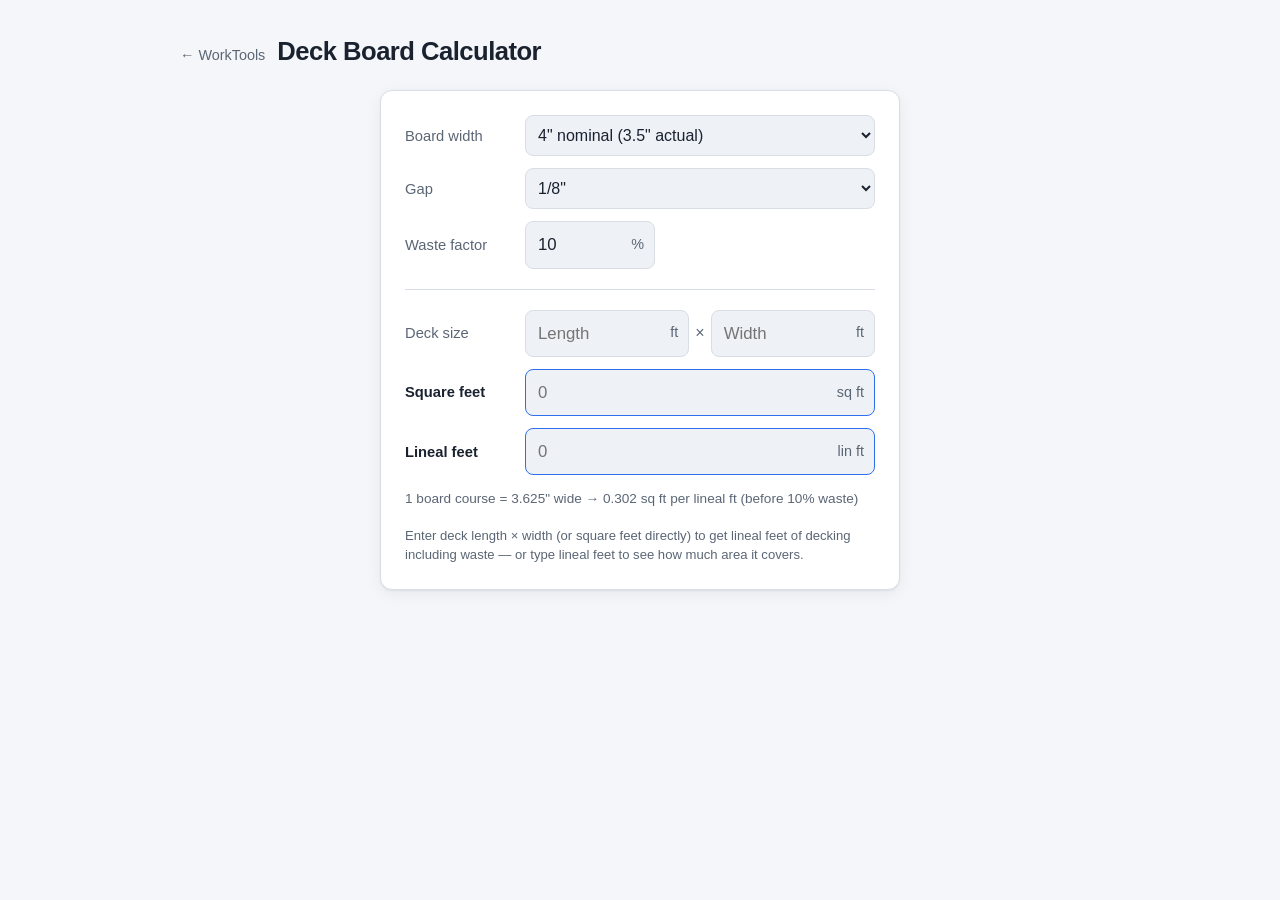
==== tools/deck-boards/index.html @ a0d3c7ae "Add files via upload" ====
<!DOCTYPE html>
<html lang="en">
<head>
  <meta charset="UTF-8">
  <meta name="viewport" content="width=device-width, initial-scale=1.0">
  <title>Deck Board Calculator — WorkTools</title>
  <link rel="stylesheet" href="../../assets/style.css">
  <link rel="icon" href="data:image/svg+xml,<svg xmlns=%22http://www.w3.org/2000/svg%22 viewBox=%220 0 100 100%22><text y=%22.9em%22 font-size=%2290%22>🪵</text></svg>">
  <style>
    .calc-panel {
      max-width: 520px;
      margin: 0 auto;
    }

    .field-row {
      display: grid;
      grid-template-columns: 110px 1fr;
      align-items: center;
      gap: 10px;
      margin-bottom: 12px;
    }

    .field-row label {
      font-size: 0.92rem;
      color: var(--text-muted);
    }

    .field-row .controls {
      display: flex;
      gap: 8px;
      align-items: center;
      min-width: 0;
    }

    .field-row select {
      flex: 1;
      min-width: 0;
      font: inherit;
      padding: 10px 8px;
      border: 1px solid var(--border);
      border-radius: 8px;
      background: var(--surface-2);
      color: var(--text);
    }

    .input-group {
      display: flex;
      align-items: center;
      background: var(--surface-2);
      border: 1px solid var(--border);
      border-radius: 8px;
      overflow: hidden;
      flex: 1;
      min-width: 0;
    }

    .input-group:focus-within {
      border-color: var(--accent);
    }

    .input-group .affix {
      padding: 0 10px;
      color: var(--text-muted);
      font-size: 0.9rem;
      user-select: none;
      white-space: nowrap;
    }

    .input-group input {
      flex: 1;
      min-width: 0;
      width: 100%;
      border: none;
      background: transparent;
      color: var(--text);
      font: inherit;
      font-size: 1.05rem;
      padding: 10px 12px;
      outline: none;
      -moz-appearance: textfield;
      appearance: textfield;
    }

    .input-group input::-webkit-outer-spin-button,
    .input-group input::-webkit-inner-spin-button {
      -webkit-appearance: none;
    }

    .input-group.narrow {
      flex: 0 0 130px;
    }

    .input-group.hidden {
      display: none;
    }

    .dims .controls {
      gap: 6px;
    }

    .dims .times {
      color: var(--text-muted);
      user-select: none;
    }

    .section-divider {
      border: none;
      border-top: 1px solid var(--border);
      margin: 20px 0;
    }

    .field-row.primary label {
      color: var(--text);
      font-weight: 600;
    }

    .field-row.primary .input-group {
      border-color: var(--accent);
    }

    .coverage-note {
      color: var(--text-muted);
      font-size: 0.85rem;
      margin: 14px 0 0;
      font-variant-numeric: tabular-nums;
    }

    .hint {
      color: var(--text-muted);
      font-size: 0.82rem;
      margin: 16px 0 0;
    }
  </style>
</head>
<body>
  <div class="wrap">
    <header class="site-header">
      <a class="back-link" href="../../">&larr; WorkTools</a>
      <h1 class="site-title">Deck Board Calculator</h1>
    </header>

    <main class="panel calc-panel">
      <div class="field-row">
        <label for="boardWidth">Board width</label>
        <div class="controls">
          <select id="boardWidth">
            <option value="3.5">4&quot; nominal (3.5&quot; actual)</option>
            <option value="5.5">6&quot; nominal (5.5&quot; actual)</option>
            <option value="custom">Custom&hellip;</option>
          </select>
          <div class="input-group narrow hidden" id="customWidthGroup">
            <input type="number" id="customWidth" inputmode="decimal" step="0.01" min="0.25" placeholder="5.25">
            <span class="affix">in</span>
          </div>
        </div>
      </div>

      <div class="field-row">
        <label for="gap">Gap</label>
        <div class="controls">
          <select id="gap"></select>
          <div class="input-group narrow hidden" id="customGapGroup">
            <input type="number" id="customGap" inputmode="decimal" step="0.001" min="0" placeholder="0.125">
            <span class="affix">in</span>
          </div>
        </div>
      </div>

      <div class="field-row">
        <label for="waste">Waste factor</label>
        <div class="controls">
          <div class="input-group narrow">
            <input type="number" id="waste" inputmode="decimal" step="1" min="0" value="10">
            <span class="affix">%</span>
          </div>
        </div>
      </div>

      <hr class="section-divider">

      <div class="field-row dims">
        <label for="lengthFt">Deck size</label>
        <div class="controls">
          <div class="input-group">
            <input type="number" id="lengthFt" inputmode="decimal" step="0.01" min="0" placeholder="Length">
            <span class="affix">ft</span>
          </div>
          <span class="times">&times;</span>
          <div class="input-group">
            <input type="number" id="widthFt" inputmode="decimal" step="0.01" min="0" placeholder="Width">
            <span class="affix">ft</span>
          </div>
        </div>
      </div>

      <div class="field-row primary">
        <label for="sqft">Square feet</label>
        <div class="controls">
          <div class="input-group">
            <input type="number" id="sqft" inputmode="decimal" step="0.01" min="0" placeholder="0">
            <span class="affix">sq ft</span>
          </div>
        </div>
      </div>

      <div class="field-row primary">
        <label for="lf">Lineal feet</label>
        <div class="controls">
          <div class="input-group">
            <input type="number" id="lf" inputmode="decimal" step="0.01" min="0" placeholder="0">
            <span class="affix">lin ft</span>
          </div>
        </div>
      </div>

      <p class="coverage-note" id="coverageNote"></p>

      <p class="hint">Enter deck length &times; width (or square feet directly) to get lineal feet of decking including waste — or type lineal feet to see how much area it covers.</p>
    </main>
  </div>

  <script src="calc.js"></script>
</body>
</html>
---- assets/style.css ----
/* WorkTools shared design system */

:root {
  --bg: #f4f6f9;
  --surface: #ffffff;
  --surface-2: #eef1f5;
  --text: #1a2230;
  --text-muted: #5b6675;
  --border: #d9dee6;
  --accent: #2f6fed;
  --accent-soft: #e3ecfd;
  --accent-text: #ffffff;
  --danger: #d64545;
  --radius: 12px;
  --shadow: 0 1px 2px rgba(16, 24, 40, 0.06), 0 4px 16px rgba(16, 24, 40, 0.06);
  color-scheme: light dark;
}

@media (prefers-color-scheme: dark) {
  :root {
    --bg: #10141b;
    --surface: #1a212c;
    --surface-2: #232c3a;
    --text: #e8ecf2;
    --text-muted: #96a0ae;
    --border: #303a49;
    --accent: #5b8ff5;
    --accent-soft: #24344f;
    --accent-text: #0d1420;
    --shadow: 0 1px 2px rgba(0, 0, 0, 0.4), 0 4px 16px rgba(0, 0, 0, 0.35);
  }
}

* {
  box-sizing: border-box;
}

body {
  margin: 0;
  font-family: -apple-system, BlinkMacSystemFont, "Segoe UI", Roboto,
    "Helvetica Neue", Arial, sans-serif;
  background: var(--bg);
  color: var(--text);
  line-height: 1.5;
}

.wrap {
  max-width: 960px;
  margin: 0 auto;
  padding: 24px 20px 64px;
}

/* Header */
.site-header {
  display: flex;
  align-items: baseline;
  gap: 12px;
  padding: 8px 0 20px;
  flex-wrap: wrap;
}

.site-title {
  margin: 0;
  font-size: 1.6rem;
  font-weight: 700;
  letter-spacing: -0.02em;
}

.site-title a {
  color: inherit;
  text-decoration: none;
}

.site-subtitle {
  margin: 0;
  color: var(--text-muted);
  font-size: 0.95rem;
}

/* Home card grid */
.tool-grid {
  display: grid;
  grid-template-columns: repeat(auto-fill, minmax(240px, 1fr));
  gap: 16px;
}

.tool-card {
  display: block;
  background: var(--surface);
  border: 1px solid var(--border);
  border-radius: var(--radius);
  padding: 20px;
  text-decoration: none;
  color: inherit;
  box-shadow: var(--shadow);
  transition: transform 0.12s ease, border-color 0.12s ease;
}

.tool-card:hover {
  transform: translateY(-2px);
  border-color: var(--accent);
}

.tool-card .icon {
  font-size: 1.8rem;
  display: block;
  margin-bottom: 10px;
}

.tool-card h2 {
  margin: 0 0 6px;
  font-size: 1.05rem;
}

.tool-card p {
  margin: 0;
  color: var(--text-muted);
  font-size: 0.88rem;
}

/* Generic panel */
.panel {
  background: var(--surface);
  border: 1px solid var(--border);
  border-radius: var(--radius);
  box-shadow: var(--shadow);
  padding: 24px;
}

/* Buttons */
button {
  font: inherit;
}

.btn {
  border: 1px solid var(--border);
  background: var(--surface-2);
  color: var(--text);
  border-radius: 8px;
  padding: 8px 14px;
  cursor: pointer;
}

.btn:hover {
  border-color: var(--accent);
}

.btn-primary {
  background: var(--accent);
  border-color: var(--accent);
  color: var(--accent-text);
}

.btn-danger {
  color: var(--danger);
}

/* Back link */
.back-link {
  color: var(--text-muted);
  text-decoration: none;
  font-size: 0.9rem;
}

.back-link:hover {
  color: var(--accent);
}
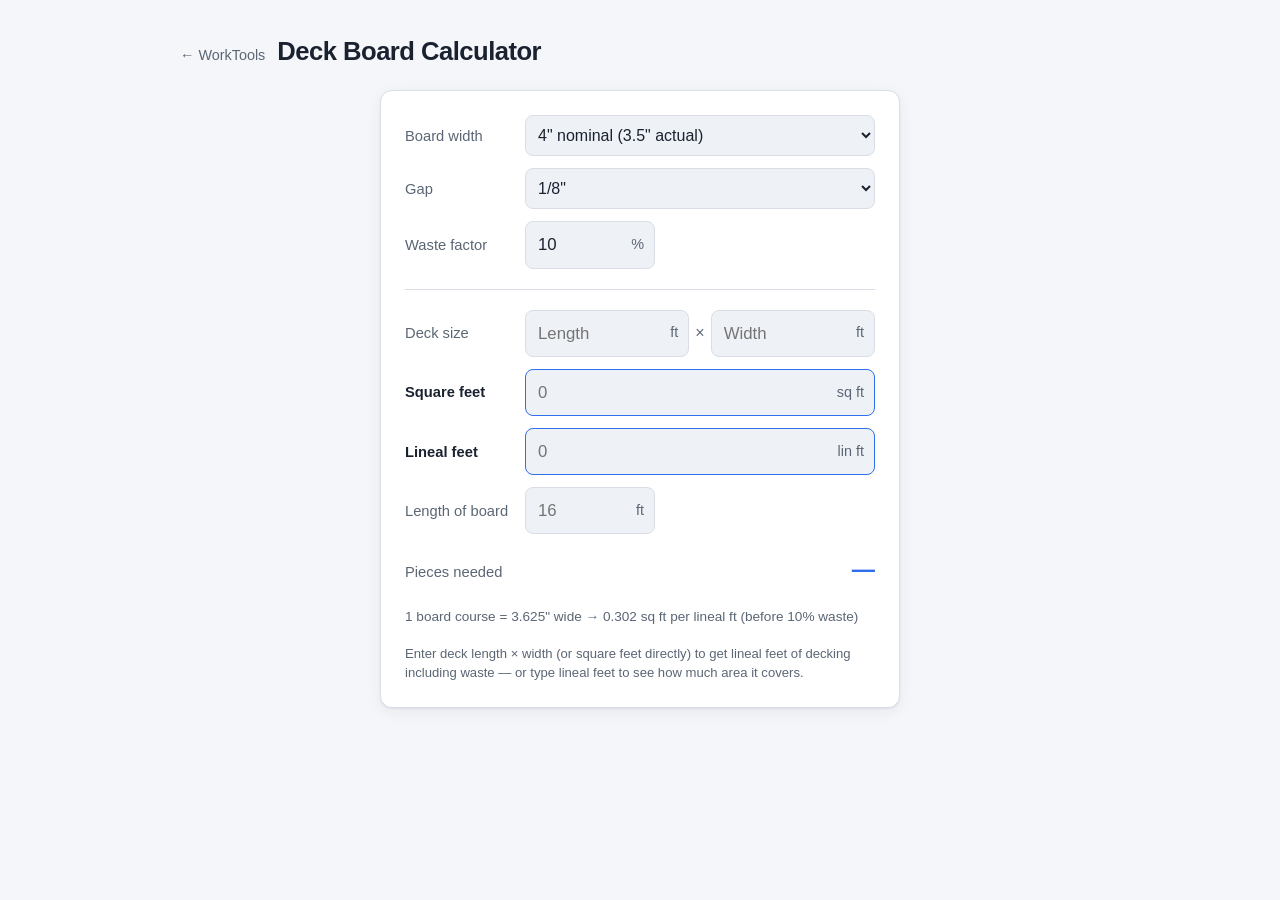
==== commit f5b6cad2: "Add files via upload" ====
--- a/tools/deck-boards/index.html
+++ b/tools/deck-boards/index.html
@@ -118,6 +118,25 @@
       border-color: var(--accent);
     }
 
+    .result-row {
+      display: flex;
+      justify-content: space-between;
+      align-items: baseline;
+      padding: 6px 0;
+    }
+
+    .result-row .label {
+      color: var(--text-muted);
+      font-size: 0.92rem;
+    }
+
+    .result-row .value {
+      font-variant-numeric: tabular-nums;
+      font-size: 1.45rem;
+      font-weight: 600;
+      color: var(--accent);
+    }
+
     .coverage-note {
       color: var(--text-muted);
       font-size: 0.85rem;
@@ -213,6 +232,21 @@
         </div>
       </div>
 
+      <div class="field-row">
+        <label for="boardLength">Length of board</label>
+        <div class="controls">
+          <div class="input-group narrow">
+            <input type="number" id="boardLength" inputmode="decimal" step="0.01" min="0" placeholder="16">
+            <span class="affix">ft</span>
+          </div>
+        </div>
+      </div>
+
+      <div class="result-row">
+        <span class="label">Pieces needed</span>
+        <span class="value" id="pieces">—</span>
+      </div>
+
       <p class="coverage-note" id="coverageNote"></p>
 
       <p class="hint">Enter deck length &times; width (or square feet directly) to get lineal feet of decking including waste — or type lineal feet to see how much area it covers.</p>
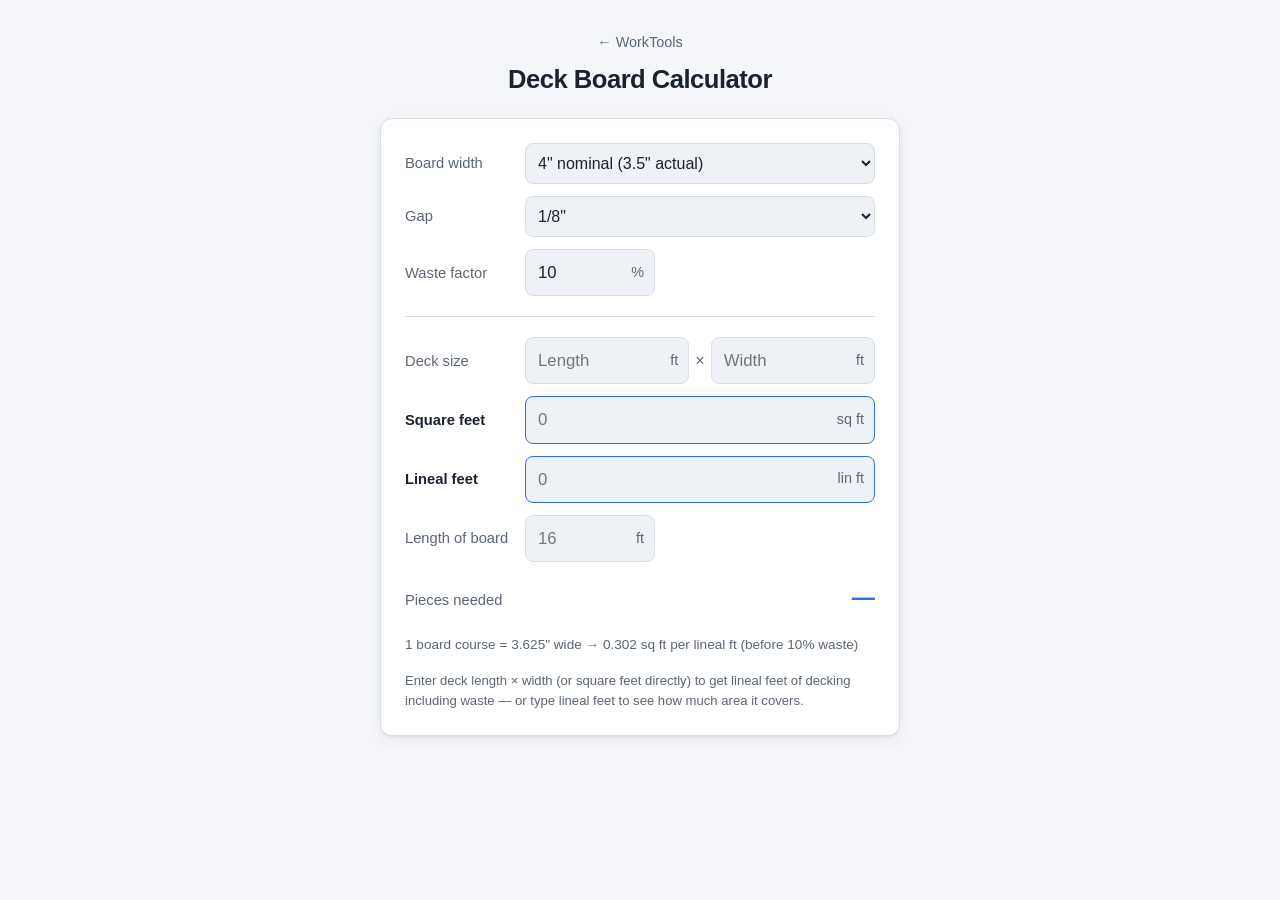
==== commit b6f614a2: "Deck tool: dimensional-lumber SVG icon (card + favicon) instead of log emoji Co-Authored-By: Claude " ====
--- a/tools/deck-boards/index.html
+++ b/tools/deck-boards/index.html
@@ -5,7 +5,7 @@
   <meta name="viewport" content="width=device-width, initial-scale=1.0">
   <title>Deck Board Calculator — WorkTools</title>
   <link rel="stylesheet" href="../../assets/style.css">
-  <link rel="icon" href="data:image/svg+xml,<svg xmlns=%22http://www.w3.org/2000/svg%22 viewBox=%220 0 100 100%22><text y=%22.9em%22 font-size=%2290%22>🪵</text></svg>">
+  <link rel="icon" href="data:image/svg+xml,<svg xmlns='http://www.w3.org/2000/svg' viewBox='0 0 24 24' fill='%232f6fed'><rect x='2.6' y='3' width='3.8' height='18' rx='1.2'/><rect x='7.6' y='3' width='3.8' height='18' rx='1.2'/><rect x='12.6' y='3' width='3.8' height='18' rx='1.2'/><rect x='17.6' y='3' width='3.8' height='18' rx='1.2'/></svg>">
   <style>
     .calc-panel {
       max-width: 520px;
--- a/assets/style.css
+++ b/assets/style.css
@@ -53,10 +53,11 @@
 /* Header */
 .site-header {
   display: flex;
-  align-items: baseline;
-  gap: 12px;
+  flex-direction: column;
+  align-items: center;
+  text-align: center;
+  gap: 6px;
   padding: 8px 0 20px;
-  flex-wrap: wrap;
 }
 
 .site-title {
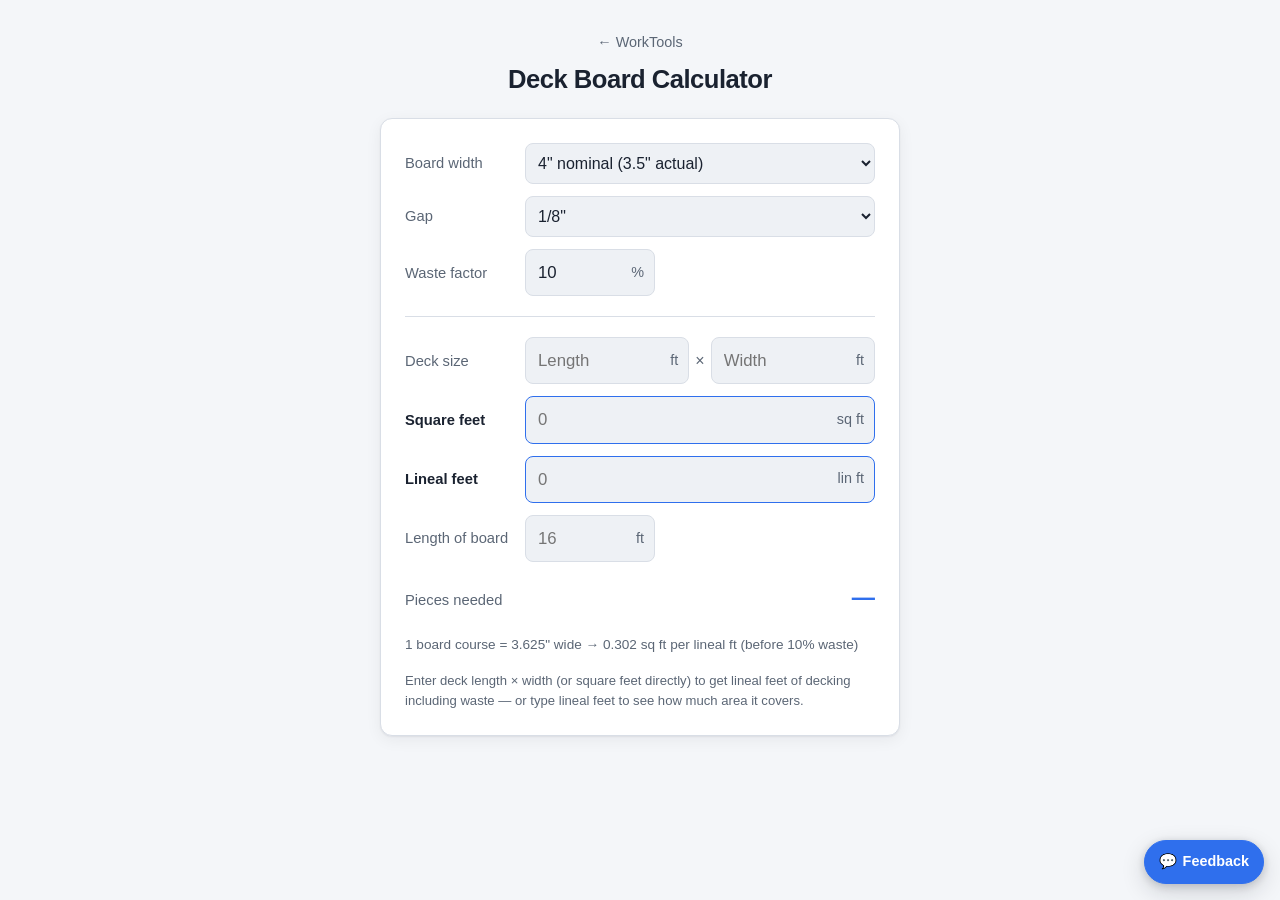
==== commit 4aa0c51c: "Add feedback / bug reporter widget + private report Adds a "Feedback" widget to every page and a pri" ====
--- a/tools/deck-boards/index.html
+++ b/tools/deck-boards/index.html
@@ -5,7 +5,7 @@
   <meta name="viewport" content="width=device-width, initial-scale=1.0">
   <title>Deck Board Calculator — WorkTools</title>
   <link rel="stylesheet" href="../../assets/style.css">
-  <link rel="icon" href="data:image/svg+xml,<svg xmlns='http://www.w3.org/2000/svg' viewBox='0 0 24 24' fill='%232f6fed'><rect x='2.6' y='3' width='3.8' height='18' rx='1.2'/><rect x='7.6' y='3' width='3.8' height='18' rx='1.2'/><rect x='12.6' y='3' width='3.8' height='18' rx='1.2'/><rect x='17.6' y='3' width='3.8' height='18' rx='1.2'/></svg>">
+  <link rel="icon" href="data:image/svg+xml,<svg xmlns='http://www.w3.org/2000/svg' viewBox='0 0 24 24' fill='%23a56a35'><rect x='2.6' y='3' width='3.8' height='18' rx='1.2'/><rect x='7.6' y='3' width='3.8' height='18' rx='1.2'/><rect x='12.6' y='3' width='3.8' height='18' rx='1.2'/><rect x='17.6' y='3' width='3.8' height='18' rx='1.2'/></svg>">
   <style>
     .calc-panel {
       max-width: 520px;
@@ -254,5 +254,7 @@
   </div>
 
   <script src="calc.js"></script>
+  <script src="../../assets/feedback-config.js"></script>
+  <script src="../../assets/feedback.js" defer></script>
 </body>
 </html>
